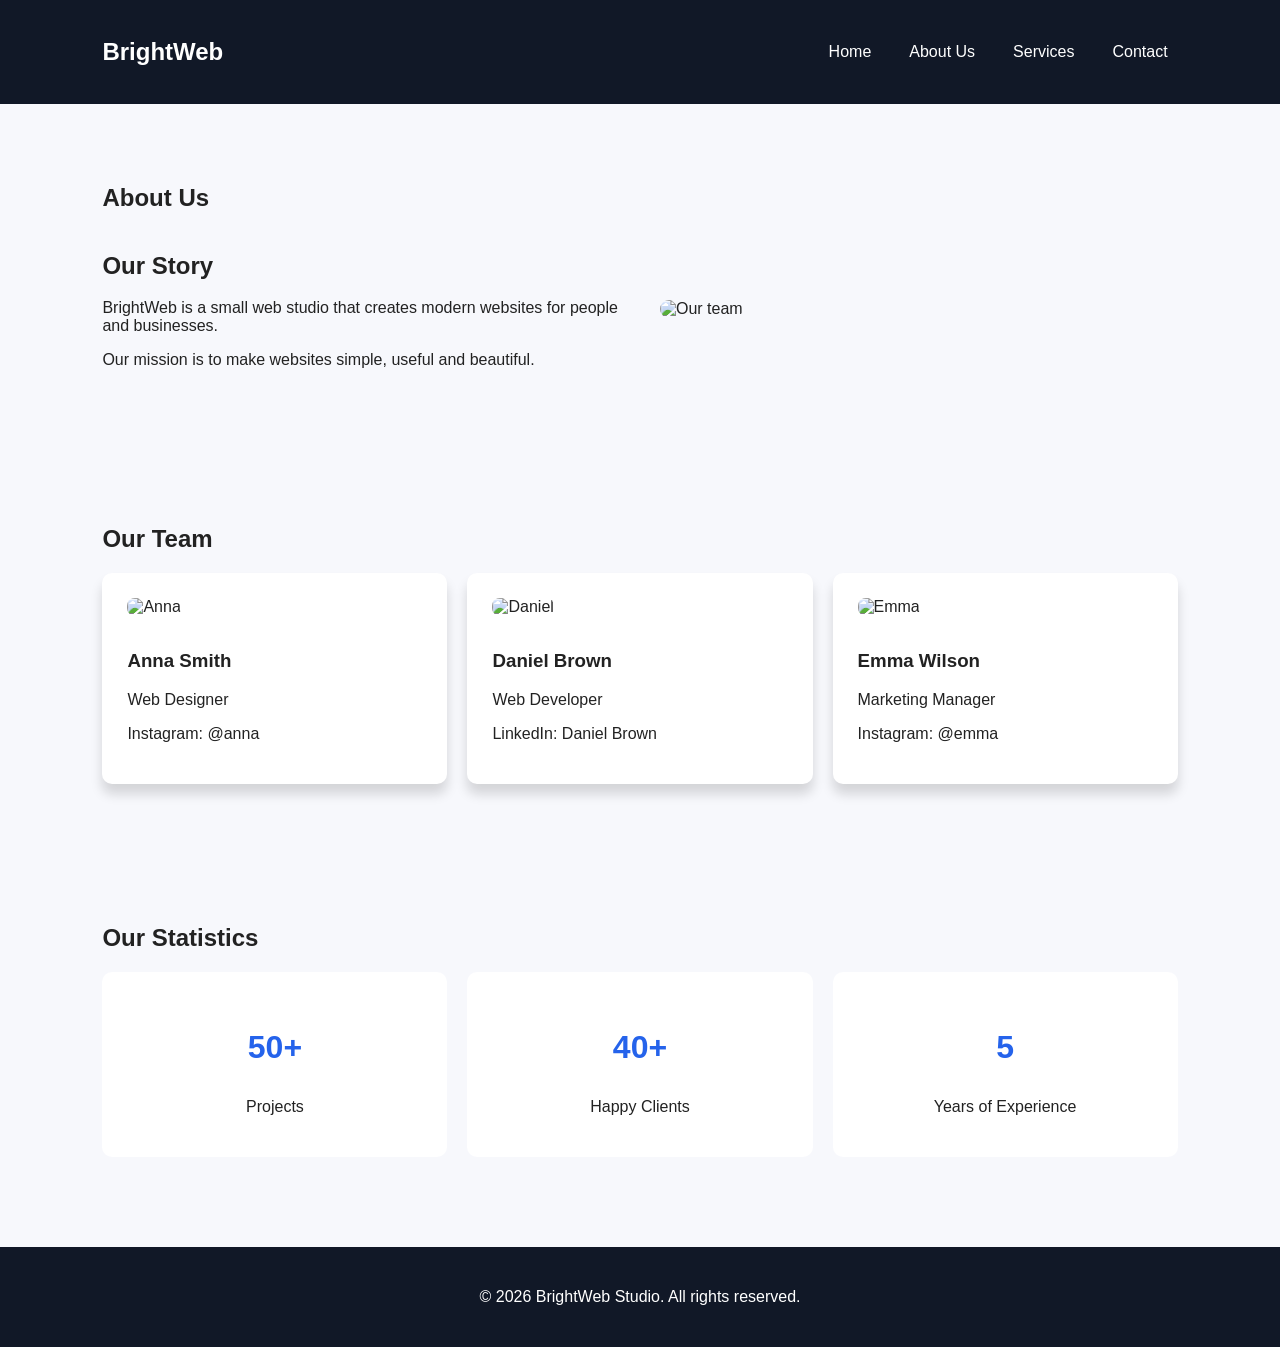
==== about.html @ af0fe849 "Add files via upload" ====
<!DOCTYPE html>
<html lang="en">

<head>
    <meta charset="UTF-8">
    <meta name="viewport" content="width=device-width, initial-scale=1.0">
    <title>BrightWeb - About Us</title>
    <link rel="stylesheet" href="style.css">
</head>

<body>

    <header>
        <div class="navbar">
            <h2>BrightWeb</h2>

            <nav>
                <a href="index.html">Home</a>
                <a href="about.html" class="active">About Us</a>
                <a href="services.html">Services</a>
                <a href="contacts.html">Contact</a>
            </nav>
        </div>
    </header>

    <main>

        <section class="container">
            <h1 class="section-title">About Us</h1>
            <div class="two-columns">

                <div>
                    <h2>Our Story</h2>

                    <p>
                        BrightWeb is a small web studio that creates
                        modern websites for people and businesses.
                    </p>

                    <p>
                        Our mission is to make websites simple,
                        useful and beautiful.
                    </p>
                </div>

                <div>
                    <img class="about-image" src="https://picsum.photos/600/400?random=4" alt="Our team">
                </div>
            </div>
        </section>

        <section class="container">
            <h2 class="section-title">Our Team</h2>
            <div class="cards">
                <div class="card">
                    <img src="images/anna2.jfif" alt="Anna" class="team-image">
                    <h3>Anna Smith</h3>
                    <p>Web Designer</p>
                    <p>Instagram: @anna</p>
                </div>

                <div class="card">
                    <img src="images/anna2.jfif" alt="Daniel" class="team-image">
                    <h3>Daniel Brown</h3>
                    <p>Web Developer</p>
                    <p>LinkedIn: Daniel Brown</p>
                </div>

                <div class="card">
                    <img src="images/anna2.jfif" alt="Emma" class="team-image">
                    <h3>Emma Wilson</h3>
                    <p>Marketing Manager</p>
                    <p>Instagram: @emma</p>
                </div>

            </div>
        </section>

        <section class="container">
            <h2 class="section-title">Our Statistics</h2>
            <div class="stats">

                <div class="stat">
                    <h3>50+</h3>
                    <p>Projects</p>
                </div>
                <div class="stat">
                    <h3>40+</h3>
                    <p>Happy Clients</p>
                </div>

                <div class="stat">
                    <h3>5</h3>
                    <p>Years of Experience</p>
                </div>

            </div>
        </section>

    </main>

    <footer>
        <p>© 2026 BrightWeb Studio. All rights reserved.</p>
    </footer>

</body>

</html>
---- style.css ----
body {
    margin: 0;
    padding: 0;
    font-family: Arial, sans-serif;
    color: #222222;
    background: #f7f8fc;
}

header {
    background-color: #111827;
    color: white;
    padding: 18px 8%;
}

.navbar {
    display: flex;
    justify-content: space-between;
    align-items: center;
    flex-wrap: wrap;
    gap: 15px;
}

nav {
    display: flex;
    gap: 18px;
    flex-wrap: wrap;
}

nav a {
    color: white;
    text-decoration: none;
    transition: 0.3s ease-in-out;
    padding: 8px 10px;
    border-radius: 5px;
}

nav a:hover,
nav a:active {
    background-color: #2563eb;
}


.hero {
    text-align: center;
    padding: 90px 20px;
    background-color: #5a25eb;
    color: white;
}

.hero h1 {
    font-size: 44px;
}

.hero p {
    margin-bottom: 40px;
}

.button {
    background-color: white;
    text-decoration: none;
    color: #2563eb;
    padding: 12px 22px;
    border-radius: 6px;
    font-weight: bold;
    transition: 0.4s ease-in-out;
}

.button:hover {
    color: white;
    background-color: #5a25eb;
    border: 1px solid white;
}

.container {
    width: 84%;
    max-width: 1100px;
    margin: auto;
    padding: 60px 0;
}

.section title {
    text-align: center;
    margin-bottom: 35px;
}

.cards {
    display: flex;
    flex-wrap: wrap;
    gap: 20px;
}

.card {
    flex: 1 1 200px;
    background-color: white;
    padding: 25px;
    border-radius: 10px;
    box-shadow: 0 10px 12px #0c0c0c26;
    transition: 0.3s ease-in-out;
}

.cards img {
    width: 100%;
}

.card:hover {
    transform: translateY(-8px);
}

.icon {
    font-size: 32px;
    margin-bottom: 10px;
}

footer {
    background-color: #111827;
    color: white;
    text-align: center;
    padding: 25px;
    margin-top: 30px;
}

.team-image {
    width: 100%;
    height: 180px;
    object-fit: cover;
    border-radius: 8px;
    margin-bottom: 15px;
}

.about-image {
    width: 100%;
    border-radius: 10px;
}

.two-columns {
    display: flex;
    gap: 40px;
    align-items: center;
    flex-wrap: wrap;
}

.two-columns div {
    flex: 1 1 400px;
}

.stats {
    display: flex;
    justify-content: center;
    flex-wrap: wrap;
    gap: 20px;
    text-align: center;
}

.stat {
    flex: 1 1 180px;
    background-color: white;
    padding: 25px;
    border-radius: 10px;
}

.stat h3 {
    font-size: 32px;
    color: #2563eb;
}

ul {
    padding-left: 20px;
    margin: 12px 0;
}

.price {
    color: #2563eb;
    font-weight: bold;
    font-size: 15px 0;
}

.contact-info,
.form-box,
.map {
    flex: 1 1 300px;
    background-color: white;
    padding: 25px;
    margin-bottom: 40px;
    border-radius: 10px;
    box-shadow: 0 4px 12px #0c0c0c26;
}

.form {
    display: flex;
    flex-direction: column;
    gap: 15px;
}

input,
textarea {
    width: 95%;
    padding: 12px;
    border: 1px solid #cccccc;
    border-radius: 6px;
    font-family: Arial, sans-serif;
}

textarea {
    min-height: 130px;
}

form button {
    border: none;
    cursor: pointer;
    background: #2563eb;
    color: white;
    padding: 12px;
    border-radius: 6px;
    font-size: 16px;
}

form button:hover {
    background: #1d4ed8;
}

.map {
    margin-top: 30px;
    min-height: 180px;
    display: flex;
    align-items: center;
    justify-content: center;
    background: #e5e7eb;
}

@media (max-width: 600px) {
    .navbar {
        justify-content: center;
    }

    nav {
        justify-content: center;
    }

    .hero h1 {
        font-size: 32px;
    }

    .container {
        width: 90%;
    }

    .cards img {
        width: 100%;
    }
}
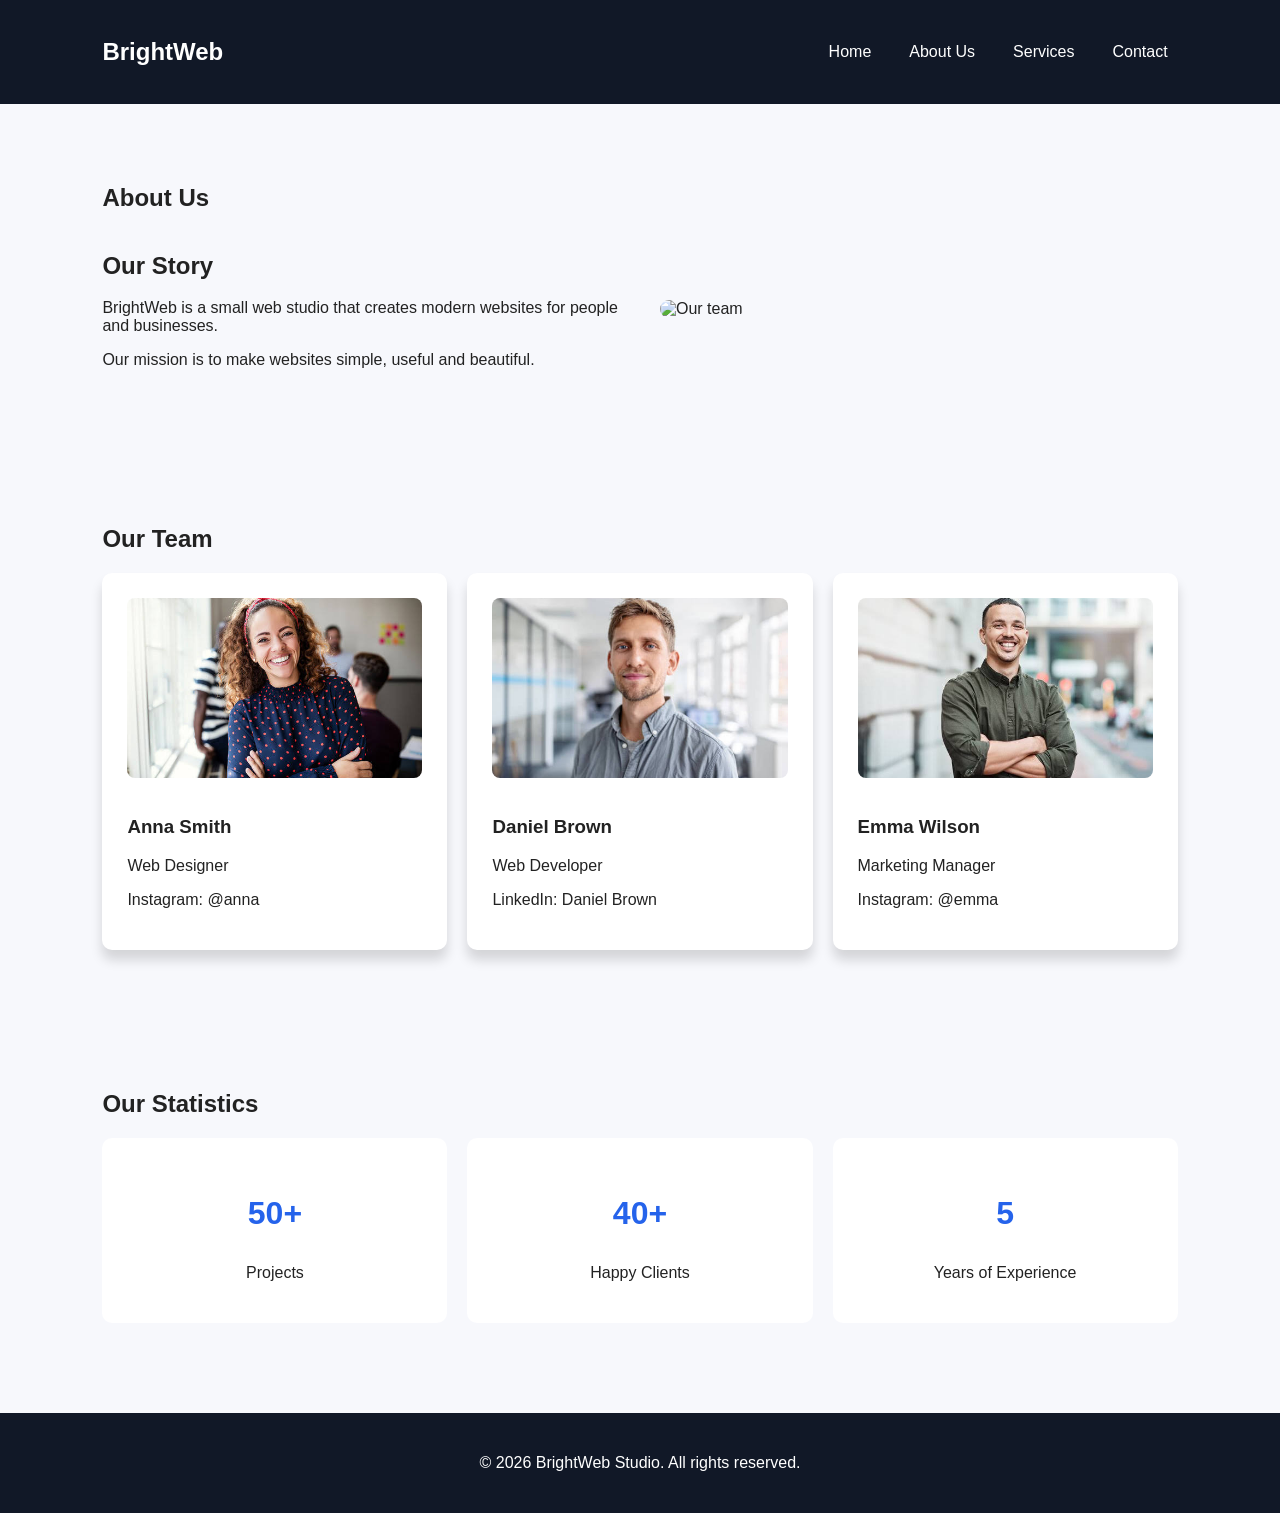
==== commit bb522c2a: "Update about.html" ====
--- a/about.html
+++ b/about.html
@@ -53,21 +53,21 @@
             <h2 class="section-title">Our Team</h2>
             <div class="cards">
                 <div class="card">
-                    <img src="images/anna2.jfif" alt="Anna" class="team-image">
+                    <img src="anna2.jfif" alt="Anna" class="team-image">
                     <h3>Anna Smith</h3>
                     <p>Web Designer</p>
                     <p>Instagram: @anna</p>
                 </div>
 
                 <div class="card">
-                    <img src="images/anna2.jfif" alt="Daniel" class="team-image">
+                    <img src="man.jfif" alt="Daniel" class="team-image">
                     <h3>Daniel Brown</h3>
                     <p>Web Developer</p>
                     <p>LinkedIn: Daniel Brown</p>
                 </div>
 
                 <div class="card">
-                    <img src="images/anna2.jfif" alt="Emma" class="team-image">
+                    <img src="man2.jfif" alt="Emma" class="team-image">
                     <h3>Emma Wilson</h3>
                     <p>Marketing Manager</p>
                     <p>Instagram: @emma</p>
@@ -105,4 +105,4 @@
 
 </body>
 
-</html>+</html>
